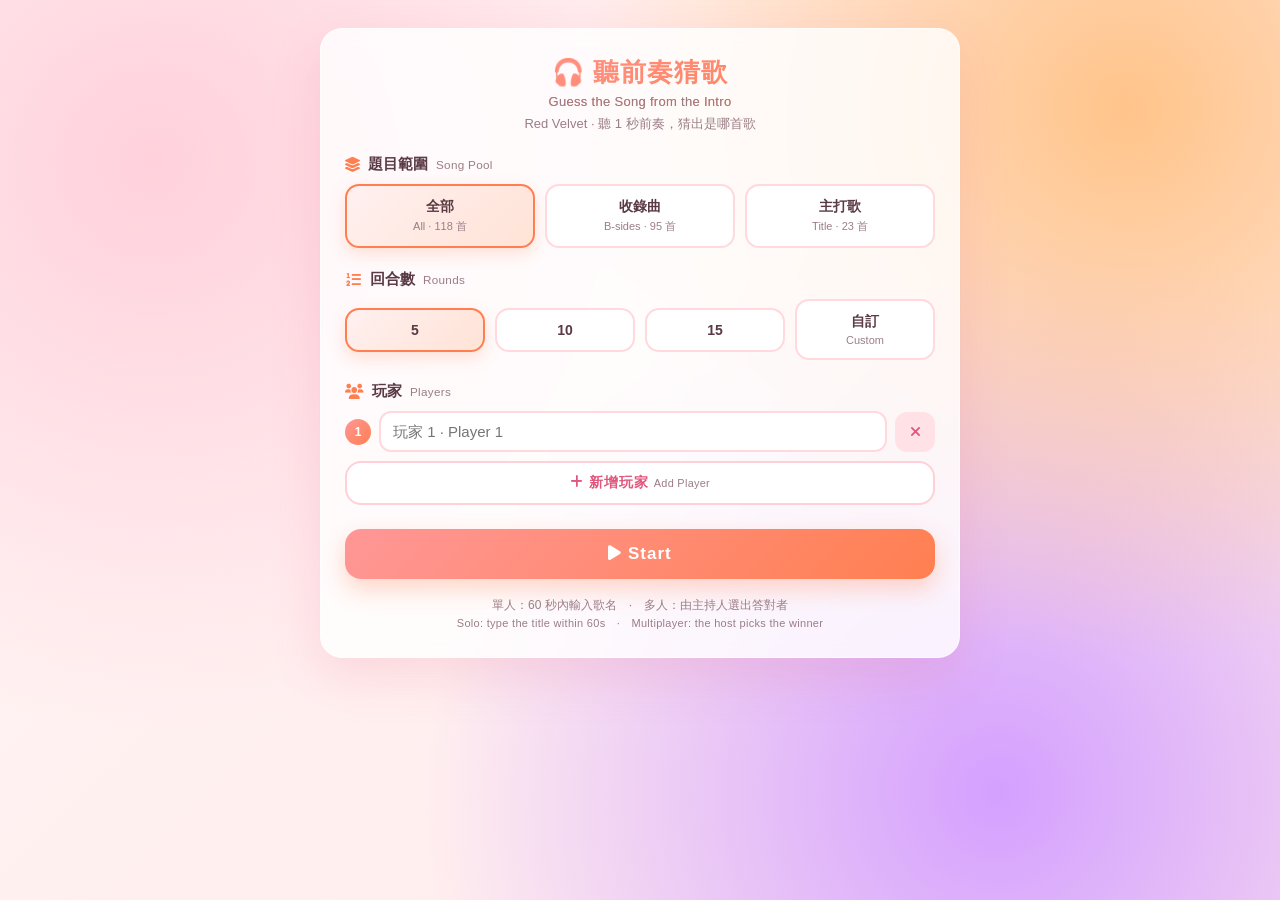
==== guessSong.html @ 3cc54988 "feat(guessSong): 新增猜歌遊戲功能，包含題目範圍與回合數設定" ====
<!DOCTYPE html>
<html lang="zh-Hant">
<head>
<meta charset="UTF-8" />
<meta name="viewport" content="width=device-width, initial-scale=1.0" />
<title>前奏猜歌 Guess the Intro · Red Velvet</title>
<link rel="icon" type="image/x-icon" href="favicon.ico" />
<link rel="stylesheet" href="https://cdnjs.cloudflare.com/ajax/libs/font-awesome/6.0.0/css/all.min.css" />
<style>
  * { box-sizing: border-box; margin: 0; padding: 0; }
  :root{
    --coral:#ff7f50; --pink:#ff9797; --deep:#e0567c; --soft:#ffeaea;
    --ink:#5a3a44; --muted:#9b7d86;
  }
  html,body{ height:100%; }
  body{
    font-family:'Noto Sans TC','Noto Sans',Arial,sans-serif;
    color:var(--ink);
    background:
      radial-gradient(circle at 12% 18%, #ffd1dc 0%, transparent 42%),
      radial-gradient(circle at 88% 12%, #ffc48a 0%, transparent 40%),
      radial-gradient(circle at 78% 88%, #d4a0ff 0%, transparent 45%),
      linear-gradient(135deg,#fff5f5,#ffeaea);
    min-height:100vh;
    display:flex; align-items:flex-start; justify-content:center;
    padding:28px 16px 60px;
  }
  .app{ width:100%; max-width:640px; }
  .card{
    background:rgba(255,255,255,.82);
    backdrop-filter:blur(8px);
    border:1px solid rgba(255,255,255,.7);
    border-radius:22px;
    box-shadow:0 18px 50px rgba(224,86,124,.16);
    padding:26px 24px;
  }
  h1{
    font-size:26px; text-align:center; letter-spacing:1px;
    background:linear-gradient(135deg,var(--pink),var(--coral));
    -webkit-background-clip:text; background-clip:text; color:transparent;
  }
  .sub{ text-align:center; color:var(--muted); font-size:13px; margin-top:6px; margin-bottom:20px; }
  /* 雙語：中文為主、英文為輔 */
  .en{ font-weight:400; color:var(--muted); font-size:.78em; letter-spacing:.3px; }
  .en-block{ display:block; font-weight:400; color:var(--muted); font-size:11px; letter-spacing:.3px; margin-top:2px; }
  h1 .en-block{ font-size:13px; margin-top:4px; }
  .section-title{ font-size:15px; font-weight:700; margin:22px 0 10px; display:flex; align-items:center; gap:8px; }
  .section-title i{ color:var(--coral); }
  .section-title:first-of-type{ margin-top:4px; }

  .choices{ display:grid; grid-template-columns:repeat(3,1fr); gap:10px; }
  .choice{
    border:2px solid #ffd9de; background:#fff; border-radius:14px;
    padding:12px 8px; text-align:center; cursor:pointer; font-size:14px; font-weight:600;
    transition:.15s; color:var(--ink); user-select:none;
  }
  .choice small{ display:block; font-weight:400; color:var(--muted); font-size:11px; margin-top:3px; }
  .choice:hover{ border-color:var(--pink); transform:translateY(-2px); }
  .choice.active{ border-color:var(--coral); background:linear-gradient(135deg,#fff0f0,#ffe3d6); box-shadow:0 6px 16px rgba(255,127,80,.22); }

  .rounds{ display:flex; gap:10px; flex-wrap:wrap; align-items:center; }
  .rounds .choice{ flex:1; min-width:64px; }
  #customWrap{ display:none; align-items:center; gap:8px; flex-basis:100%; margin-top:4px; }
  input[type=number],input[type=text]{
    font-family:inherit; font-size:15px; color:var(--ink);
    border:2px solid #ffd9de; border-radius:12px; padding:10px 12px; width:100%;
    background:#fff; outline:none; transition:.15s;
  }
  input:focus{ border-color:var(--coral); }
  #customWrap input{ width:100px; }

  .player-row{ display:flex; gap:8px; margin-bottom:9px; align-items:center; }
  .player-row .idx{ width:26px; height:26px; flex:0 0 26px; border-radius:50%; display:flex; align-items:center; justify-content:center;
    font-size:12px; font-weight:700; color:#fff; background:linear-gradient(135deg,var(--pink),var(--coral)); }
  .icon-btn{
    border:none; background:#ffe1e6; color:var(--deep); width:40px; height:40px; flex:0 0 40px;
    border-radius:12px; cursor:pointer; font-size:15px; transition:.15s;
  }
  .icon-btn:hover{ background:#ffd0d8; }
  .icon-btn.add{ background:#e9fbe9; color:#3a9d5a; }
  .icon-btn.add:hover{ background:#d6f5d6; }

  .btn{
    display:block; width:100%; border:none; cursor:pointer;
    font-family:inherit; font-size:17px; font-weight:700; letter-spacing:1px; color:#fff;
    background:linear-gradient(135deg,var(--pink),var(--coral));
    padding:15px; border-radius:16px; margin-top:24px;
    box-shadow:0 10px 24px rgba(255,127,80,.32); transition:.15s;
  }
  .btn:hover{ transform:translateY(-2px); box-shadow:0 14px 30px rgba(255,127,80,.4); }
  .btn:active{ transform:translateY(0); }
  .btn.ghost{ background:#fff; color:var(--deep); border:2px solid #ffd0d8; box-shadow:none; }
  .btn.small{ font-size:14px; padding:11px; margin-top:0; }

  .hidden{ display:none !important; }

  /* Game */
  .topbar{ display:flex; justify-content:space-between; align-items:center; margin-bottom:6px; }
  .roundtag{ font-weight:700; color:var(--deep); }
  .bar{ height:8px; background:#ffe1e6; border-radius:99px; overflow:hidden; margin:10px 0 20px; }
  .bar > div{ height:100%; background:linear-gradient(90deg,var(--pink),var(--coral)); width:0; transition:.4s; }

  .disc-wrap{ text-align:center; margin:8px 0 20px; }
  .disc{
    width:150px; height:150px; border-radius:50%; margin:0 auto;
    background:
      repeating-radial-gradient(circle at 50% 50%, rgba(0,0,0,.06) 0 2px, transparent 2px 5px),
      conic-gradient(from 0deg,#ffb3c1,#ff7f50,#d4a0ff,#ffb3c1);
    display:flex; align-items:center; justify-content:center; position:relative;
    box-shadow:0 12px 30px rgba(224,86,124,.28);
    animation:spin 9s linear infinite;               /* 平時慢慢轉 */
    transition:box-shadow .3s;
  }
  .disc::after{ content:''; width:44px; height:44px; border-radius:50%; background:#fff; position:absolute;
    box-shadow:0 0 0 6px rgba(255,255,255,.35), inset 0 0 0 4px rgba(224,86,124,.15); }
  .disc i{ position:relative; z-index:1; font-size:30px; color:#fff; text-shadow:0 2px 6px rgba(0,0,0,.2);
    animation:counter 9s linear infinite; }          /* 圖示反向轉，維持直立 */
  .disc.spin{ animation-duration:1.4s; box-shadow:0 12px 34px rgba(255,127,80,.55); }   /* 播放時轉快＋發光 */
  .disc.spin i{ animation-duration:1.4s; }
  .disc.paused, .disc.paused i{ animation-play-state:paused; }   /* 揭曉時停住 */
  @keyframes spin{ to{ transform:rotate(360deg); } }
  @keyframes counter{ to{ transform:rotate(-360deg); } }
  .eq{ display:flex; gap:4px; justify-content:center; height:26px; align-items:flex-end; margin-top:14px; }
  .eq span{ width:5px; background:linear-gradient(var(--pink),var(--coral)); border-radius:3px; height:8px; }
  .disc-wrap.playing .eq span{ animation:eq .8s ease-in-out infinite; }
  .disc-wrap.playing .eq span:nth-child(2){ animation-delay:.15s }
  .disc-wrap.playing .eq span:nth-child(3){ animation-delay:.3s }
  .disc-wrap.playing .eq span:nth-child(4){ animation-delay:.45s }
  .disc-wrap.playing .eq span:nth-child(5){ animation-delay:.1s }
  @keyframes eq{ 0%,100%{ height:8px } 50%{ height:26px } }

  .replay{ display:inline-flex; align-items:center; gap:8px; border:2px solid #ffd0d8; background:#fff;
    color:var(--deep); font-weight:700; font-size:14px; padding:9px 18px; border-radius:99px; cursor:pointer; transition:.15s; }
  .replay:hover{ background:#fff0f2; }

  .timer{ text-align:center; font-size:34px; font-weight:800; color:var(--coral); font-variant-numeric:tabular-nums; margin-bottom:6px; }
  .timer.warn{ color:#e23; animation:pulse .5s infinite; }
  @keyframes pulse{ 50%{ opacity:.4 } }

  .guess-row{ display:flex; gap:8px; }
  .guess-row input{ flex:1; }
  .guess-row .btn{ width:auto; margin-top:0; padding:12px 20px; }

  .pbtns{ display:grid; grid-template-columns:repeat(2,1fr); gap:10px; }
  .pbtns.solo{ grid-template-columns:1fr; }
  .pbtn{
    border:2px solid #ffd0d8; background:#fff; border-radius:14px; padding:14px; cursor:pointer;
    font-size:15px; font-weight:700; color:var(--ink); transition:.15s; display:flex; align-items:center; gap:8px; justify-content:center;
  }
  .pbtn:hover{ border-color:var(--coral); background:#fff5f0; transform:translateY(-2px); }
  .pbtn .idx{ width:24px; height:24px; border-radius:50%; color:#fff; font-size:11px; display:flex; align-items:center; justify-content:center;
    background:linear-gradient(135deg,var(--pink),var(--coral)); }
  .pbtn.none{ grid-column:1/-1; border-style:dashed; color:var(--muted); }

  /* Reveal */
  .reveal{ text-align:center; }
  .reveal .cover{ width:120px; height:120px; border-radius:16px; object-fit:cover; box-shadow:0 10px 26px rgba(0,0,0,.16); margin-bottom:12px; }
  .verdict{ font-size:20px; font-weight:800; margin-bottom:4px; }
  .verdict.ok{ color:#2fae6a; } .verdict.no{ color:#e23; }
  .song-title{ font-size:19px; font-weight:700; }
  .song-album{ color:var(--muted); font-size:13px; margin-top:2px; }
  .yourguess{ font-size:13px; color:var(--muted); margin-top:8px; }
  .badge{ display:inline-block; font-size:11px; padding:2px 10px; border-radius:99px; background:#ffe1e6; color:var(--deep); }

  /* Results */
  .rank{ display:flex; align-items:center; gap:12px; padding:12px 14px; border-radius:14px; background:#fff; margin-bottom:10px; border:2px solid #ffe1e6; }
  .rank .medal{ font-size:22px; width:34px; text-align:center; }
  .rank .nm{ flex:1; font-weight:700; }
  .rank .sc{ font-weight:800; color:var(--coral); font-size:18px; }
  .rank.top{ background:linear-gradient(135deg,#fff7e6,#fff0f0); border-color:#ffcf8a; }
  .summary{ text-align:center; font-size:16px; margin-bottom:18px; }
  .summary b{ color:var(--coral); font-size:22px; }
  .list-title{ font-weight:700; margin:16px 0 8px; display:flex; align-items:center; gap:7px; }
  .list-title.ok{ color:#2fae6a } .list-title.no{ color:#e23 }
  .item{ display:flex; align-items:center; gap:10px; padding:8px 10px; background:#fff; border-radius:11px; margin-bottom:7px; font-size:14px; }
  .item img{ width:34px; height:34px; border-radius:8px; object-fit:cover; }
  .item .a{ color:var(--muted); font-size:12px; margin-left:auto; }

  #yt{ position:fixed; left:-9999px; top:-9999px; width:1px; height:1px; }
  .foot{ text-align:center; color:var(--muted); font-size:12px; margin-top:18px; }
</style>
</head>
<body>
<div class="app">

  <!-- ============ SETUP ============ -->
  <div class="card" id="setup">
    <h1>🎧 聽前奏猜歌<span class="en-block">Guess the Song from the Intro</span></h1>
    <div class="sub">Red Velvet · 聽 1 秒前奏，猜出是哪首歌</div>

    <div class="section-title"><i class="fas fa-layer-group"></i>題目範圍 <span class="en">Song Pool</span></div>
    <div class="choices" id="scopeChoices">
      <div class="choice active" data-scope="all">全部<small>All · <span id="cAll">–</span></small></div>
      <div class="choice" data-scope="bside">收錄曲<small>B-sides · <span id="cBside">–</span></small></div>
      <div class="choice" data-scope="title">主打歌<small>Title · <span id="cTitle">–</span></small></div>
    </div>

    <div class="section-title"><i class="fas fa-list-ol"></i>回合數 <span class="en">Rounds</span></div>
    <div class="rounds" id="roundChoices">
      <div class="choice active" data-rounds="5">5</div>
      <div class="choice" data-rounds="10">10</div>
      <div class="choice" data-rounds="15">15</div>
      <div class="choice" data-rounds="custom">自訂<small>Custom</small></div>
      <div id="customWrap">
        <input type="number" id="customRounds" min="1" max="30" value="20" />
        <span style="color:var(--muted);font-size:13px">回合（上限 30）<span class="en">Rounds (max 30)</span></span>
      </div>
    </div>

    <div class="section-title"><i class="fas fa-users"></i>玩家 <span class="en">Players</span></div>
    <div id="players"></div>
    <button class="btn ghost small" id="addPlayer" style="margin-top:4px"><i class="fas fa-plus"></i> 新增玩家 <span class="en">Add Player</span></button>

    <button class="btn" id="startBtn"><i class="fas fa-play"></i> Start</button>
    <div class="foot">單人：60 秒內輸入歌名　·　多人：由主持人選出答對者<span class="en-block">Solo: type the title within 60s　·　Multiplayer: the host picks the winner</span></div>
  </div>

  <!-- ============ GAME ============ -->
  <div class="card hidden" id="game">
    <div class="topbar">
      <span class="roundtag" id="roundTag">第 1 / 5 回合</span>
      <span class="badge" id="scopeTag">全部</span>
    </div>
    <div class="bar"><div id="progress"></div></div>

    <div class="disc-wrap" id="discWrap">
      <div class="disc" id="disc"><i class="fas fa-music"></i></div>
      <div class="eq"><span></span><span></span><span></span><span></span><span></span></div>
      <div style="margin-top:16px"><button class="replay" id="replayBtn"><i class="fas fa-rotate-right"></i> 再聽一次（3 秒）<span class="en">Replay 3s</span></button></div>
    </div>

    <!-- Solo answering -->
    <div id="soloArea">
      <div class="timer" id="timer">60</div>
      <div class="guess-row">
        <input type="text" id="guessInput" placeholder="輸入歌名… · Type the song title" autocomplete="off" />
        <button class="btn small" id="submitGuess">作答 <span class="en">Guess</span></button>
      </div>
    </div>

    <!-- Multiplayer answering -->
    <div id="multiArea" class="hidden">
      <div class="sub" style="margin:0 0 12px">主持人：誰答對了？（不限時）<span class="en-block">Host: who got it right? (no time limit)</span></div>
      <div class="pbtns" id="pbtns"></div>
    </div>

    <!-- Reveal -->
    <div id="reveal" class="reveal hidden"></div>
  </div>

  <!-- ============ RESULT ============ -->
  <div class="card hidden" id="result"></div>

</div>

<div id="yt"></div>
<script src="data.js"></script>
<script src="https://www.youtube.com/iframe_api"></script>
<script>
(function(){
  "use strict";
  var CLIP_MS = 1000;      // 首次前奏播放長度（毫秒）
  var REPLAY_MS = 3000;    // 「再聽一次」播放長度（毫秒）
  var SOLO_SEC = 60;       // 單人作答秒數
  var COVER_PREFIX = "";

  // ---------- 載入資料 ----------
  var ALL = [];
  function loadData(){
    if(!window.APP_DATA || !window.APP_DATA.songs){ alert("無法載入歌曲資料 (data.js)\nFailed to load song data (data.js)"); return; }
    var d = window.APP_DATA.songs;
    var albums = {};
    (d.albums||[]).forEach(function(a){ albums[a.id] = a; });
    ALL = (d.songs||[]).filter(function(s){ return s.ytId; }).map(function(s){
      var al = albums[s.albumId];
      return {
        title: s.title,
        ytId: s.ytId,
        isTitle: !!s.isTitleSong,
        albumName: al ? al.name : (s.isOST ? "OST・其他 / Others" : "單曲・其他 / Others"),
        cover: al && al.cover ? COVER_PREFIX + al.cover : COVER_PREFIX + "covers/default.png"
      };
    });
  }

  function poolFor(scope){
    if(scope==="title") return ALL.filter(function(s){ return s.isTitle; });
    if(scope==="bside") return ALL.filter(function(s){ return !s.isTitle; });
    return ALL.slice();
  }

  // ---------- YouTube 播放器 ----------
  var player=null, ready=false, pauseTimer=null, pending=null, curClipMs=CLIP_MS;
  window.onYouTubeIframeAPIReady = function(){
    player = new YT.Player('yt',{
      height:'1', width:'1',
      playerVars:{autoplay:0,controls:0,rel:0,modestbranding:1,iv_load_policy:3,disablekb:1,fs:0},
      events:{
        onReady:function(){ ready=true; if(pending){ var p=pending; pending=null; playClip(p.id, p.ms); } },
        onStateChange:onState
      }
    });
  };
  function onState(e){
    if(e.data===YT.PlayerState.PLAYING){
      clearTimeout(pauseTimer);
      pauseTimer=setTimeout(function(){ try{ player.pauseVideo(); }catch(_){} }, curClipMs);
      setPlaying(true);
    } else if(e.data===YT.PlayerState.PAUSED || e.data===YT.PlayerState.ENDED){
      setPlaying(false);
    }
  }
  function playClip(ytId, ms){
    curClipMs = ms || CLIP_MS;
    if(!ready){ pending={id:ytId, ms:curClipMs}; return; }
    clearTimeout(pauseTimer);
    try{
      player.loadVideoById({videoId:ytId, startSeconds:0});
      player.unMute(); player.setVolume(100);
    }catch(_){}
  }
  function stopClip(){ clearTimeout(pauseTimer); try{ player.stopVideo(); }catch(_){} setPlaying(false); }

  var discWrap=document.getElementById('discWrap'), disc=document.getElementById('disc');
  function setPlaying(on){
    discWrap.classList.toggle('playing', on);
    disc.classList.toggle('spin', on);
  }

  // ---------- 元素捷徑 ----------
  var $=function(id){ return document.getElementById(id); };
  var setup=$('setup'), game=$('game'), result=$('result');

  // ---------- 設定：題目範圍 ----------
  var scope="all";
  var scopeChoices=$('scopeChoices');
  scopeChoices.addEventListener('click', function(e){
    var el=e.target.closest('.choice'); if(!el) return;
    scope=el.dataset.scope;
    Array.prototype.forEach.call(scopeChoices.children, function(c){ c.classList.toggle('active', c===el); });
  });

  // ---------- 設定：回合數 ----------
  var roundsSel=5;
  var roundChoices=$('roundChoices'), customWrap=$('customWrap'), customRounds=$('customRounds');
  roundChoices.addEventListener('click', function(e){
    var el=e.target.closest('.choice'); if(!el) return;
    Array.prototype.forEach.call(roundChoices.querySelectorAll('.choice'), function(c){ c.classList.toggle('active', c===el); });
    if(el.dataset.rounds==="custom"){ customWrap.style.display='flex'; roundsSel="custom"; }
    else { customWrap.style.display='none'; roundsSel=parseInt(el.dataset.rounds,10); }
  });
  customRounds.addEventListener('input', function(){
    var v=parseInt(customRounds.value,10);
    if(isNaN(v)||v<1) v=1; if(v>30) v=30;
    customRounds.value=v;
  });

  // ---------- 設定：玩家 ----------
  var playersBox=$('players');
  function playerRow(i){
    var row=document.createElement('div'); row.className='player-row';
    row.innerHTML='<span class="idx">'+(i+1)+'</span>'+
      '<input type="text" class="pname" placeholder="玩家 '+(i+1)+' · Player '+(i+1)+'" maxlength="16" />'+
      '<button class="icon-btn del" title="移除"><i class="fas fa-xmark"></i></button>';
    row.querySelector('.del').addEventListener('click', function(){
      if(playersBox.children.length<=1) return;
      row.remove(); renumber();
    });
    return row;
  }
  function renumber(){
    Array.prototype.forEach.call(playersBox.children, function(r,i){
      r.querySelector('.idx').textContent=i+1;
      r.querySelector('.pname').placeholder='玩家 '+(i+1);
    });
  }
  playersBox.appendChild(playerRow(0));
  $('addPlayer').addEventListener('click', function(){
    if(playersBox.children.length>=8){ alert('最多 8 位玩家 · Up to 8 players'); return; }
    playersBox.appendChild(playerRow(playersBox.children.length));
  });

  // ---------- 遊戲狀態 ----------
  var G=null;
  function scopeLabel(s){ return s==="title"?"只有主打歌":s==="bside"?"只有收錄曲":"全部"; }
  function scopeEn(s){ return s==="title"?"Title tracks":s==="bside"?"B-sides":"All songs"; }

  $('startBtn').addEventListener('click', function(){
    var pool=poolFor(scope);
    if(pool.length===0){ alert('這個範圍沒有可播放的歌曲\nNo playable songs in this pool'); return; }

    var rounds = roundsSel==="custom" ? Math.min(30, Math.max(1, parseInt(customRounds.value,10)||1)) : roundsSel;
    var capped=false;
    if(rounds>pool.length){ rounds=pool.length; capped=true; }

    var names=[];
    Array.prototype.forEach.call(playersBox.querySelectorAll('.pname'), function(inp,i){
      names.push((inp.value||'').trim() || ('玩家 '+(i+1)));
    });

    // 隨機挑出不重複的題目
    var shuffled=pool.slice();
    for(var i=shuffled.length-1;i>0;i--){ var j=Math.floor(Math.random()*(i+1)); var t=shuffled[i]; shuffled[i]=shuffled[j]; shuffled[j]=t; }
    var songs=shuffled.slice(0,rounds);

    G={ songs:songs, rounds:rounds, idx:0, solo:names.length===1, names:names,
        scores:names.map(function(){return 0;}), results:[] };

    if(capped) alert('此範圍僅有 '+pool.length+' 首可播放歌曲，已將回合數調整為 '+pool.length+' 回合。\nOnly '+pool.length+' playable songs in this pool; rounds set to '+pool.length+'.');

    $('scopeTag').innerHTML=scopeLabel(scope)+' <span class="en">'+scopeEn(scope)+'</span>';
    setup.classList.add('hidden'); result.classList.add('hidden'); game.classList.remove('hidden');
    startRound();
  });

  // ---------- 回合 ----------
  var timerInt=null;
  function startRound(){
    clearInterval(timerInt);
    var s=G.songs[G.idx];
    $('roundTag').innerHTML='第 '+(G.idx+1)+' / '+G.rounds+' 回合<span class="en-block">Round '+(G.idx+1)+' / '+G.rounds+'</span>';
    $('progress').style.width=((G.idx)/G.rounds*100)+'%';
    $('reveal').classList.add('hidden'); $('reveal').innerHTML='';
    disc.classList.remove('paused');
    disc.innerHTML='<i class="fas fa-music"></i>';

    if(G.solo){
      $('soloArea').classList.remove('hidden'); $('multiArea').classList.add('hidden');
      var gi=$('guessInput'); gi.value=''; gi.disabled=false; $('submitGuess').disabled=false;
      startTimer();
      setTimeout(function(){ gi.focus(); }, 60);
    } else {
      $('soloArea').classList.add('hidden'); $('multiArea').classList.remove('hidden');
      buildPlayerButtons();
    }
    playClip(s.ytId);   // 在使用者手勢（開始／下一回合）內播放，避免被瀏覽器擋掉
  }

  function startTimer(){
    var left=SOLO_SEC, t=$('timer');
    t.textContent=left; t.classList.remove('warn');
    timerInt=setInterval(function(){
      left--; t.textContent=left;
      if(left<=10) t.classList.add('warn');
      if(left<=0){ clearInterval(timerInt); answerSolo(null); }
    },1000);
  }

  function buildPlayerButtons(){
    var box=$('pbtns'); box.innerHTML='';
    box.className='pbtns'+(G.names.length===1?' solo':'');
    G.names.forEach(function(nm,i){
      var b=document.createElement('div'); b.className='pbtn';
      b.innerHTML='<span class="idx">'+(i+1)+'</span>'+escapeHtml(nm);
      b.addEventListener('click', function(){ answerMulti(i); });
      box.appendChild(b);
    });
    var none=document.createElement('div'); none.className='pbtn none';
    none.innerHTML='<i class="fas fa-ban"></i> 無人答對 / 跳過 <span class="en">No one / Skip</span>';
    none.addEventListener('click', function(){ answerMulti(-1); });
    box.appendChild(none);
  }

  // ---------- 作答：單人 ----------
  function norm(s){
    return (s||'').toLowerCase()
      .replace(/\([^)]*\)/g,'').replace(/（[^）]*）/g,'')   // 去除括號內副標
      .replace(/[\s.,!?'"“”‘’\-_~&()（）\[\]]/g,'');
  }
  function isCorrect(guess, answer){
    var g=norm(guess), a=norm(answer);
    if(g.length<2) return false;
    return g===a || a.indexOf(g)!==-1 || g.indexOf(a)!==-1;
  }
  function answerSolo(guessOrNull){
    clearInterval(timerInt);
    var gi=$('guessInput'); gi.disabled=true; $('submitGuess').disabled=true;
    var s=G.songs[G.idx];
    var guess = guessOrNull===null ? '' : guessOrNull;
    var ok = guessOrNull!==null && isCorrect(guess, s.title);
    G.results.push({ song:s, guess:guess, correct:ok, timeout:guessOrNull===null });
    if(ok) G.scores[0]++;
    stopClip();
    showReveal(ok, guess, guessOrNull===null);
  }
  $('submitGuess').addEventListener('click', function(){ if(!$('submitGuess').disabled) answerSolo($('guessInput').value); });
  $('guessInput').addEventListener('keydown', function(e){ if(e.key==='Enter' && !$('submitGuess').disabled) answerSolo(this.value); });

  // ---------- 作答：多人 ----------
  function answerMulti(winnerIdx){
    var s=G.songs[G.idx];
    if(winnerIdx>=0) G.scores[winnerIdx]++;
    G.results.push({ song:s, winner: winnerIdx>=0 ? G.names[winnerIdx] : null });
    stopClip();
    showRevealMulti(winnerIdx);
  }

  // ---------- 揭曉 ----------
  function nextBtnHtml(){
    var last=G.idx>=G.rounds-1;
    return '<button class="btn" id="nextBtn">'+(last?'<i class="fas fa-flag-checkered"></i> 查看結果 <span class="en">See Results</span>':'<i class="fas fa-forward"></i> 下一回合 <span class="en">Next Round</span>')+'</button>';
  }
  function bindNext(){
    $('nextBtn').addEventListener('click', function(){
      G.idx++;
      if(G.idx>=G.rounds){ showResult(); } else { startRound(); }
    });
  }
  function showReveal(ok, guess, timeout){
    disc.classList.add('paused');
    disc.innerHTML='<i class="fas fa-'+(ok?'check':'xmark')+'"></i>';
    var s=G.songs[G.idx];
    var html='<img class="cover" src="'+s.cover+'" onerror="this.style.display=\'none\'" alt="">'+
      '<div class="verdict '+(ok?'ok':'no')+'">'+(ok?'答對了！ 🎉<span class="en">Correct!</span>':(timeout?'時間到 ⏰<span class="en">Time\'s up</span>':'答錯了<span class="en">Wrong</span>'))+'</div>'+
      '<div class="song-title">'+escapeHtml(s.title)+'</div>'+
      '<div class="song-album">'+escapeHtml(s.albumName)+(s.isTitle?' · 主打歌 / Title':' · 收錄曲 / B-side')+'</div>';
    if(!ok && guess) html+='<div class="yourguess">你的答案 Your answer：'+escapeHtml(guess)+'</div>';
    html+=nextBtnHtml();
    var r=$('reveal'); r.innerHTML=html; r.classList.remove('hidden');
    $('progress').style.width=((G.idx+1)/G.rounds*100)+'%';
    bindNext();
  }
  function showRevealMulti(winnerIdx){
    disc.classList.add('paused');
    disc.innerHTML='<i class="fas fa-'+(winnerIdx>=0?'trophy':'music')+'"></i>';
    var s=G.songs[G.idx];
    var html='<img class="cover" src="'+s.cover+'" onerror="this.style.display=\'none\'" alt="">'+
      '<div class="verdict '+(winnerIdx>=0?'ok':'no')+'">'+(winnerIdx>=0?('🏆 '+escapeHtml(G.names[winnerIdx])+' 得分！<span class="en">scored a point</span>'):'本回合無人得分<span class="en">No one scored</span>')+'</div>'+
      '<div class="song-title">'+escapeHtml(s.title)+'</div>'+
      '<div class="song-album">'+escapeHtml(s.albumName)+(s.isTitle?' · 主打歌 / Title':' · 收錄曲 / B-side')+'</div>'+
      nextBtnHtml();
    var r=$('reveal'); r.innerHTML=html; r.classList.remove('hidden');
    $('progress').style.width=((G.idx+1)/G.rounds*100)+'%';
    bindNext();
  }

  $('replayBtn').addEventListener('click', function(){ if(G) playClip(G.songs[G.idx].ytId, REPLAY_MS); });

  // ---------- 結果 ----------
  function showResult(){
    stopClip(); clearInterval(timerInt);
    game.classList.add('hidden'); result.classList.remove('hidden');
    result.innerHTML = G.solo ? soloResultHtml() : multiResultHtml();
    result.querySelector('#againBtn').addEventListener('click', function(){
      result.classList.add('hidden'); setup.classList.remove('hidden');
    });
    window.scrollTo(0,0);
  }

  function multiResultHtml(){
    var order=G.names.map(function(nm,i){ return {nm:nm, sc:G.scores[i]}; })
      .sort(function(a,b){ return b.sc-a.sc; });
    var medals=['🥇','🥈','🥉'];
    var rows=order.map(function(p,i){
      var top = i===0 && p.sc>0;
      return '<div class="rank'+(top?' top':'')+'">'+
        '<span class="medal">'+(medals[i]||(i+1))+'</span>'+
        '<span class="nm">'+escapeHtml(p.nm)+'</span>'+
        '<span class="sc">'+p.sc+' <span class="en">分/pts</span></span></div>';
    }).join('');
    return '<h1>🏆 比賽結果<span class="en-block">Final Results</span></h1>'+
      '<div class="sub">共 '+G.rounds+' 回合 · '+scopeLabel(scope)+'<br><span class="en">'+G.rounds+' rounds · '+scopeEn(scope)+'</span></div>'+
      rows+'<button class="btn" id="againBtn"><i class="fas fa-rotate-right"></i> 再玩一次 <span class="en">Play Again</span></button>';
  }

  function soloResultHtml(){
    var right=G.results.filter(function(r){ return r.correct; });
    var wrong=G.results.filter(function(r){ return !r.correct; });
    function item(r){
      var g = r.correct ? '' : (r.timeout?'<span class="a">未作答 No answer</span>':'<span class="a">答 / your answer：'+escapeHtml(r.guess||'—')+'</span>');
      return '<div class="item"><img src="'+r.song.cover+'" onerror="this.style.display=\'none\'" alt="">'+
        '<span>'+escapeHtml(r.song.title)+'</span>'+g+'</div>';
    }
    var html='<h1>🎵 遊戲結束<span class="en-block">Game Over</span></h1>'+
      '<div class="sub">'+scopeLabel(scope)+' · <span class="en">'+scopeEn(scope)+'</span></div>'+
      '<div class="summary">答對 <b>'+right.length+'</b> / '+G.rounds+' 首<span class="en-block">'+right.length+' / '+G.rounds+' correct</span></div>';
    html+='<div class="list-title ok"><i class="fas fa-circle-check"></i> 答對的歌 <span class="en">Correct</span> ('+right.length+')</div>';
    html+= right.length ? right.map(item).join('') : '<div class="item" style="color:var(--muted)">還沒有答對的歌，下次加油！ · No correct answers yet — good luck next time!</div>';
    html+='<div class="list-title no"><i class="fas fa-circle-xmark"></i> 答錯／未答 <span class="en">Wrong / Missed</span> ('+wrong.length+')</div>';
    html+= wrong.length ? wrong.map(item).join('') : '<div class="item" style="color:var(--muted)">全部答對，太厲害了！ · All correct — amazing!</div>';
    html+='<button class="btn" id="againBtn"><i class="fas fa-rotate-right"></i> 再玩一次 <span class="en">Play Again</span></button>';
    return html;
  }

  // ---------- 工具 ----------
  function escapeHtml(s){ return (s||'').replace(/[&<>"']/g,function(c){ return {'&':'&amp;','<':'&lt;','>':'&gt;','"':'&quot;',"'":'&#39;'}[c]; }); }

  // ---------- 初始化 ----------
  loadData();
  $('cAll').textContent=poolFor('all').length+' 首';
  $('cBside').textContent=poolFor('bside').length+' 首';
  $('cTitle').textContent=poolFor('title').length+' 首';
})();
</script>
</body>
</html>
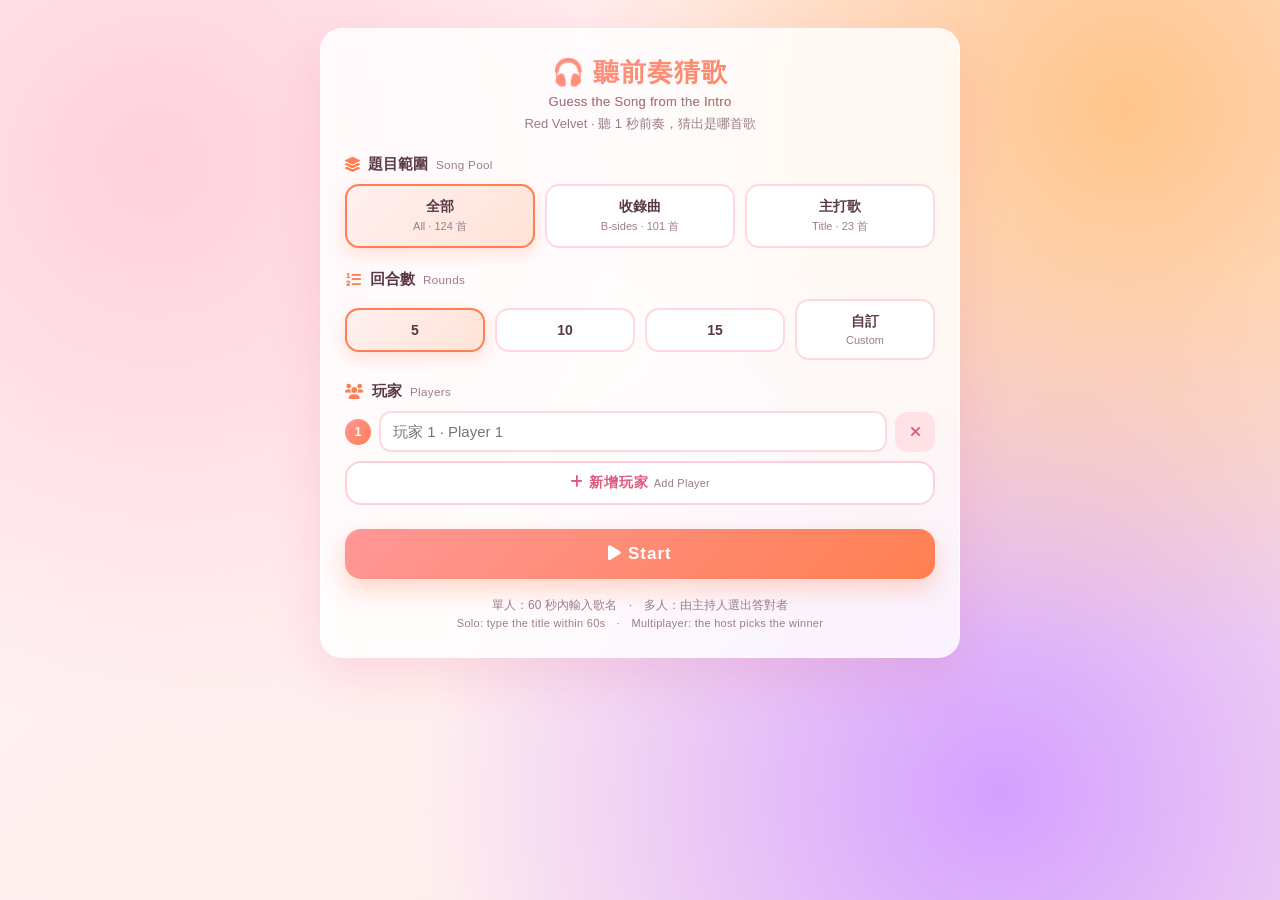
==== commit 9a1cd9c7: "feat(guessSong): 新增回合計時功能，顯示用時與統計資訊" ====
--- a/guessSong.html
+++ b/guessSong.html
@@ -414,9 +414,10 @@
   });
 
   // ---------- 回合 ----------
-  var timerInt=null;
+  var timerInt=null, roundStart=0;
   function startRound(){
     clearInterval(timerInt);
+    roundStart=Date.now();
     var s=G.songs[G.idx];
     $('roundTag').innerHTML='第 '+(G.idx+1)+' / '+G.rounds+' 回合<span class="en-block">Round '+(G.idx+1)+' / '+G.rounds+'</span>';
     $('progress').style.width=((G.idx)/G.rounds*100)+'%';
@@ -478,7 +479,8 @@
     var s=G.songs[G.idx];
     var guess = guessOrNull===null ? '' : guessOrNull;
     var ok = guessOrNull!==null && isCorrect(guess, s.title);
-    G.results.push({ song:s, guess:guess, correct:ok, timeout:guessOrNull===null });
+    var elapsed = ok ? Math.min(SOLO_SEC, (Date.now()-roundStart)/1000) : null;
+    G.results.push({ song:s, guess:guess, correct:ok, timeout:guessOrNull===null, time:elapsed });
     if(ok) G.scores[0]++;
     stopClip();
     showReveal(ok, guess, guessOrNull===null);
@@ -563,17 +565,29 @@
       rows+'<button class="btn" id="againBtn"><i class="fas fa-rotate-right"></i> 再玩一次 <span class="en">Play Again</span></button>';
   }
 
+  function fmtTime(sec){ return sec.toFixed(1)+'s'; }
   function soloResultHtml(){
     var right=G.results.filter(function(r){ return r.correct; });
     var wrong=G.results.filter(function(r){ return !r.correct; });
     function item(r){
-      var g = r.correct ? '' : (r.timeout?'<span class="a">未作答 No answer</span>':'<span class="a">答 / your answer：'+escapeHtml(r.guess||'—')+'</span>');
+      var g = r.correct
+        ? '<span class="a">用時 / time：'+fmtTime(r.time)+'</span>'
+        : (r.timeout?'<span class="a">未作答 No answer</span>':'<span class="a">答 / your answer：'+escapeHtml(r.guess||'—')+'</span>');
       return '<div class="item"><img src="'+r.song.cover+'" onerror="this.style.display=\'none\'" alt="">'+
         '<span>'+escapeHtml(r.song.title)+'</span>'+g+'</div>';
     }
     var html='<h1>🎵 遊戲結束<span class="en-block">Game Over</span></h1>'+
       '<div class="sub">'+scopeLabel(scope)+' · <span class="en">'+scopeEn(scope)+'</span></div>'+
       '<div class="summary">答對 <b>'+right.length+'</b> / '+G.rounds+' 首<span class="en-block">'+right.length+' / '+G.rounds+' correct</span></div>';
+    if(right.length){
+      var times=right.map(function(r){ return r.time; });
+      var total=times.reduce(function(a,b){ return a+b; },0);
+      var avg=total/times.length;
+      var fastest=Math.min.apply(null, times);
+      html+='<div class="summary" style="font-size:14px;margin-top:-8px">'+
+        '⏱ 總用時 <b style="font-size:16px">'+fmtTime(total)+'</b>　·　平均 '+fmtTime(avg)+'　·　最快 '+fmtTime(fastest)+
+        '<span class="en-block">Total '+fmtTime(total)+' · Avg '+fmtTime(avg)+' · Fastest '+fmtTime(fastest)+'（correct answers only）</span></div>';
+    }
     html+='<div class="list-title ok"><i class="fas fa-circle-check"></i> 答對的歌 <span class="en">Correct</span> ('+right.length+')</div>';
     html+= right.length ? right.map(item).join('') : '<div class="item" style="color:var(--muted)">還沒有答對的歌，下次加油！ · No correct answers yet — good luck next time!</div>';
     html+='<div class="list-title no"><i class="fas fa-circle-xmark"></i> 答錯／未答 <span class="en">Wrong / Missed</span> ('+wrong.length+')</div>';
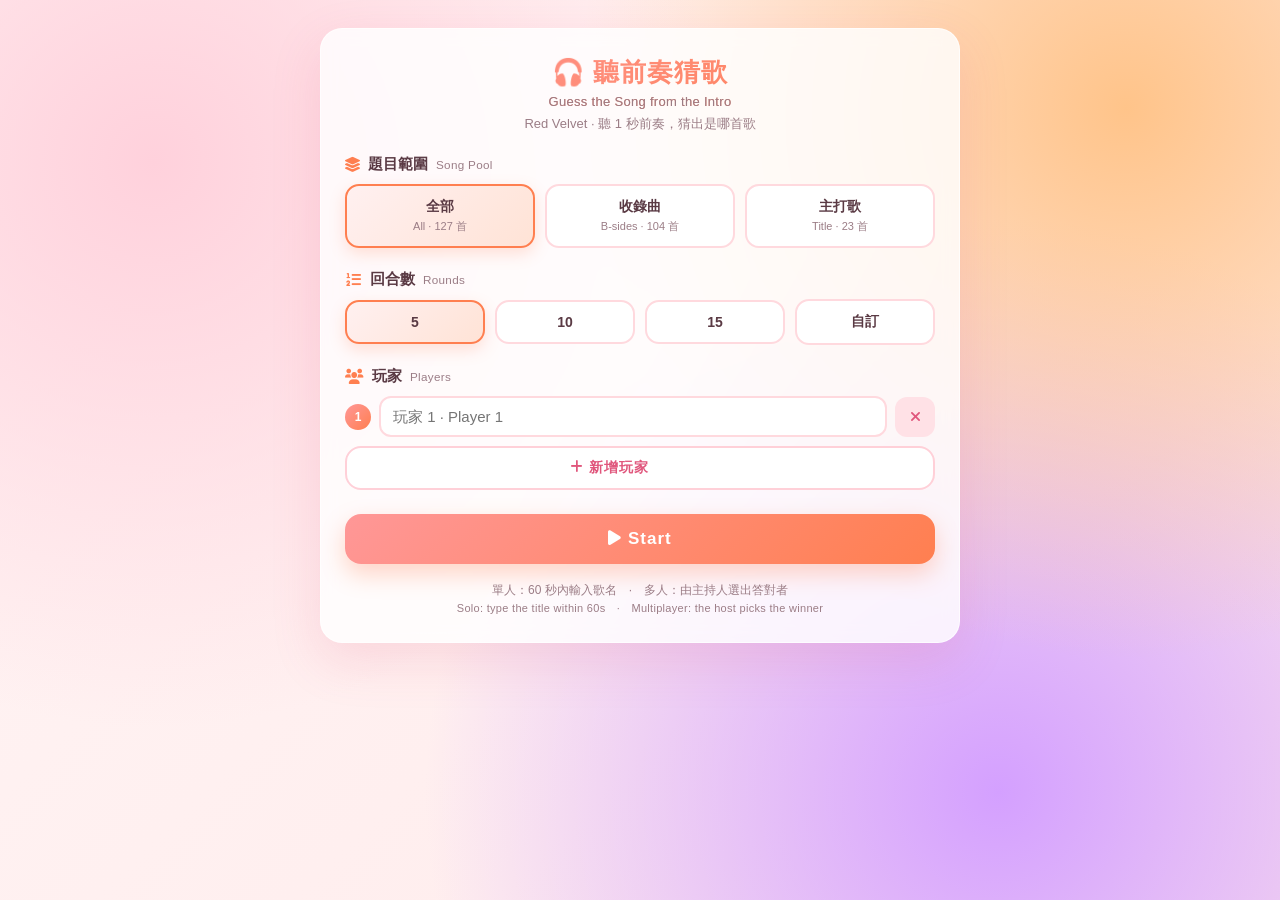
==== commit 6190b598: "feat(guessSong): 更新遊戲介面，新增回合重玩按鈕及多人得分功能" ====
--- a/guessSong.html
+++ b/guessSong.html
@@ -82,21 +82,26 @@
 
   .btn{
     display:block; width:100%; border:none; cursor:pointer;
-    font-family:inherit; font-size:17px; font-weight:700; letter-spacing:1px; color:#fff;
+    font-family:inherit; font-size:17px; font-weight:700; letter-spacing:1px;
+    color:#fff;
     background:linear-gradient(135deg,var(--pink),var(--coral));
     padding:15px; border-radius:16px; margin-top:24px;
     box-shadow:0 10px 24px rgba(255,127,80,.32); transition:.15s;
   }
+  .btn span.en{color:#fff;}
   .btn:hover{ transform:translateY(-2px); box-shadow:0 14px 30px rgba(255,127,80,.4); }
   .btn:active{ transform:translateY(0); }
+  .btn:disabled{ opacity:.45; cursor:not-allowed; transform:none; box-shadow:0 10px 24px rgba(255,127,80,.32); }
   .btn.ghost{ background:#fff; color:var(--deep); border:2px solid #ffd0d8; box-shadow:none; }
   .btn.small{ font-size:14px; padding:11px; margin-top:0; }
 
   .hidden{ display:none !important; }
 
   /* Game */
-  .topbar{ display:flex; justify-content:space-between; align-items:center; margin-bottom:6px; }
+  .topbar{ display:flex; justify-content:space-between; align-items:center; margin-bottom:6px; gap:10px; }
+  .topbar-actions{ display:flex; align-items:center; gap:8px; flex-wrap:wrap; justify-content:flex-end; }
   .roundtag{ font-weight:700; color:var(--deep); }
+  .topbar-actions .replay{ padding:8px 12px; font-size:13px; }
   .bar{ height:8px; background:#ffe1e6; border-radius:99px; overflow:hidden; margin:10px 0 20px; }
   .bar > div{ height:100%; background:linear-gradient(90deg,var(--pink),var(--coral)); width:0; transition:.4s; }
 
@@ -151,9 +156,11 @@
   .pbtn .idx{ width:24px; height:24px; border-radius:50%; color:#fff; font-size:11px; display:flex; align-items:center; justify-content:center;
     background:linear-gradient(135deg,var(--pink),var(--coral)); }
   .pbtn.none{ grid-column:1/-1; border-style:dashed; color:var(--muted); }
+  .pbtn.sel{ border-color:var(--coral); background:#fff5f0; box-shadow:0 8px 20px rgba(255,127,80,.28); transform:translateY(-1px); }
+  .pbtn.sel .idx{ box-shadow:0 0 0 3px rgba(255,127,80,.25); }
 
   /* Reveal */
-  .reveal{ text-align:center; }
+  .reveal{ margin-top:20px; text-align:center; }
   .reveal .cover{ width:120px; height:120px; border-radius:16px; object-fit:cover; box-shadow:0 10px 26px rgba(0,0,0,.16); margin-bottom:12px; }
   .verdict{ font-size:20px; font-weight:800; margin-bottom:4px; }
   .verdict.ok{ color:#2fae6a; } .verdict.no{ color:#e23; }
@@ -178,6 +185,9 @@
 
   #yt{ position:fixed; left:-9999px; top:-9999px; width:1px; height:1px; }
   .foot{ text-align:center; color:var(--muted); font-size:12px; margin-top:18px; }
+  @media (max-width: 768px) {
+  .foot{display:none;}
+}
 </style>
 </head>
 <body>
@@ -200,7 +210,7 @@
       <div class="choice active" data-rounds="5">5</div>
       <div class="choice" data-rounds="10">10</div>
       <div class="choice" data-rounds="15">15</div>
-      <div class="choice" data-rounds="custom">自訂<small>Custom</small></div>
+      <div class="choice" data-rounds="custom">自訂</div>
       <div id="customWrap">
         <input type="number" id="customRounds" min="1" max="30" value="20" />
         <span style="color:var(--muted);font-size:13px">回合（上限 30）<span class="en">Rounds (max 30)</span></span>
@@ -219,7 +229,10 @@
   <div class="card hidden" id="game">
     <div class="topbar">
       <span class="roundtag" id="roundTag">第 1 / 5 回合</span>
-      <span class="badge" id="scopeTag">全部</span>
+      <div class="topbar-actions">
+        <button class="replay topbar-btn" id="backToSetupBtn" type="button"><i class="fas fa-house"></i> 回到開始<span class="en">Back to start</span></button>
+        <span class="badge" id="scopeTag">全部</span>
+      </div>
     </div>
     <div class="bar"><div id="progress"></div></div>
 
@@ -234,15 +247,12 @@
       <div class="timer" id="timer">60</div>
       <div class="guess-row">
         <input type="text" id="guessInput" placeholder="輸入歌名… · Type the song title" autocomplete="off" />
-        <button class="btn small" id="submitGuess">作答 <span class="en">Guess</span></button>
+                <button class="btn small" id="submitGuess">Boo-ya!</button>
       </div>
     </div>
 
     <!-- Multiplayer answering -->
-    <div id="multiArea" class="hidden">
-      <div class="sub" style="margin:0 0 12px">主持人：誰答對了？（不限時）<span class="en-block">Host: who got it right? (no time limit)</span></div>
-      <div class="pbtns" id="pbtns"></div>
-    </div>
+    <div id="multiArea" class="hidden"></div>
 
     <!-- Reveal -->
     <div id="reveal" class="reveal hidden"></div>
@@ -329,8 +339,19 @@
 
   // ---------- 元素捷徑 ----------
   var $=function(id){ return document.getElementById(id); };
-  var setup=$('setup'), game=$('game'), result=$('result');
-
+  var setup=$('setup'), game=$('game'), result=$('result'), backToSetupBtn=$('backToSetupBtn');
+
+  backToSetupBtn.addEventListener('click', function(){
+    clearInterval(timerInt);
+    stopClip();
+    G=null;
+    $('reveal').classList.add('hidden');
+    $('reveal').innerHTML='';
+    game.classList.add('hidden');
+    result.classList.add('hidden');
+    setup.classList.remove('hidden');
+    window.scrollTo(0,0);
+  });
   // ---------- 設定：題目範圍 ----------
   var scope="all";
   var scopeChoices=$('scopeChoices');
@@ -414,9 +435,10 @@
   });
 
   // ---------- 回合 ----------
-  var timerInt=null, roundStart=0;
+  var timerInt=null, roundStart=0, selectedWinner, multiCommitted=false;
   function startRound(){
     clearInterval(timerInt);
+    selectedWinner=undefined; multiCommitted=false;
     roundStart=Date.now();
     var s=G.songs[G.idx];
     $('roundTag').innerHTML='第 '+(G.idx+1)+' / '+G.rounds+' 回合<span class="en-block">Round '+(G.idx+1)+' / '+G.rounds+'</span>';
@@ -432,7 +454,7 @@
       setTimeout(function(){ gi.focus(); }, 60);
     } else {
       $('soloArea').classList.add('hidden'); $('multiArea').classList.remove('hidden');
-      buildPlayerButtons();
+      buildMultiArea();
     }
     playClip(s.ytId);   // 在使用者手勢（開始／下一回合）內播放，避免被瀏覽器擋掉
   }
@@ -447,18 +469,27 @@
     },1000);
   }
 
+  // 多人：作答區只放「揭露答案」按鈕，主持人聽完前奏後才揭曉
+  function buildMultiArea(){
+    var box=$('multiArea');
+    box.innerHTML='<div class="sub" style="margin:0 0 12px">主持人：聽完前奏後揭露答案<span class="en-block">Host: reveal the answer after the intro</span></div>'+
+      '<button class="btn" id="revealMultiBtn"><i class="fas fa-eye"></i> 揭露答案 <span class="en">Reveal Answer</span></button>';
+    $('revealMultiBtn').addEventListener('click', revealMulti);
+  }
+
+  // 揭曉後才顯示的玩家計分按鈕
   function buildPlayerButtons(){
     var box=$('pbtns'); box.innerHTML='';
     box.className='pbtns'+(G.names.length===1?' solo':'');
     G.names.forEach(function(nm,i){
       var b=document.createElement('div'); b.className='pbtn';
       b.innerHTML='<span class="idx">'+(i+1)+'</span>'+escapeHtml(nm);
-      b.addEventListener('click', function(){ answerMulti(i); });
+      b.addEventListener('click', function(){ selectWinner(i); });
       box.appendChild(b);
     });
     var none=document.createElement('div'); none.className='pbtn none';
-    none.innerHTML='<i class="fas fa-ban"></i> 無人答對 / 跳過 <span class="en">No one / Skip</span>';
-    none.addEventListener('click', function(){ answerMulti(-1); });
+    none.innerHTML='<i class="fas fa-ban"></i> 無人得分 / 跳過 <span class="en">No one / Skip</span>';
+    none.addEventListener('click', function(){ selectWinner(-1); });
     box.appendChild(none);
   }
 
@@ -489,12 +520,19 @@
   $('guessInput').addEventListener('keydown', function(e){ if(e.key==='Enter' && !$('submitGuess').disabled) answerSolo(this.value); });
 
   // ---------- 作答：多人 ----------
-  function answerMulti(winnerIdx){
-    var s=G.songs[G.idx];
-    if(winnerIdx>=0) G.scores[winnerIdx]++;
-    G.results.push({ song:s, winner: winnerIdx>=0 ? G.names[winnerIdx] : null });
-    stopClip();
-    showRevealMulti(winnerIdx);
+  // 主持人選擇得分玩家（尚未計分，按「下一回合」才提交）
+  function selectWinner(idx){
+    if(multiCommitted) return;
+    selectedWinner=idx;
+    var btns=$('pbtns').children;
+    var targetIdx = idx>=0 ? idx : G.names.length;   // 「無人得分」為最後一顆
+    Array.prototype.forEach.call(btns, function(b,i){ b.classList.toggle('sel', i===targetIdx); });
+    var v=$('winnerVerdict');
+    v.className='verdict '+(idx>=0?'ok':'no');
+    v.style.visibility='visible';
+    v.innerHTML = idx>=0 ? ('🏆 '+escapeHtml(G.names[idx])+' 得分！<span class="en">scored a point</span>')
+                         : '本回合無人得分<span class="en">No one scored</span>';
+    $('nextBtn').disabled=false;
   }
 
   // ---------- 揭曉 ----------
@@ -522,18 +560,37 @@
     $('progress').style.width=((G.idx+1)/G.rounds*100)+'%';
     bindNext();
   }
-  function showRevealMulti(winnerIdx){
+  // 主持人按下「揭露答案」：顯示答案與計分按鈕，選好玩家後才進到下一回合
+  function revealMulti(){
+    stopClip();
+    $('multiArea').classList.add('hidden');
     disc.classList.add('paused');
-    disc.innerHTML='<i class="fas fa-'+(winnerIdx>=0?'trophy':'music')+'"></i>';
+    disc.innerHTML='<i class="fas fa-music"></i>';
     var s=G.songs[G.idx];
     var html='<img class="cover" src="'+s.cover+'" onerror="this.style.display=\'none\'" alt="">'+
-      '<div class="verdict '+(winnerIdx>=0?'ok':'no')+'">'+(winnerIdx>=0?('🏆 '+escapeHtml(G.names[winnerIdx])+' 得分！<span class="en">scored a point</span>'):'本回合無人得分<span class="en">No one scored</span>')+'</div>'+
       '<div class="song-title">'+escapeHtml(s.title)+'</div>'+
       '<div class="song-album">'+escapeHtml(s.albumName)+(s.isTitle?' · 主打歌 / Title':' · 收錄曲 / B-side')+'</div>'+
+      '<div class="sub" style="margin:16px 0 10px">選擇得分玩家<span class="en-block">Select the scoring player</span></div>'+
+      '<div class="pbtns" id="pbtns"></div>'+
+      '<div id="winnerVerdict" class="verdict" style="visibility:hidden;margin-top:14px">&nbsp;</div>'+
       nextBtnHtml();
     var r=$('reveal'); r.innerHTML=html; r.classList.remove('hidden');
     $('progress').style.width=((G.idx+1)/G.rounds*100)+'%';
-    bindNext();
+    buildPlayerButtons();
+    $('nextBtn').disabled=true;
+    bindNextMulti();
+  }
+  // 多人「下一回合」：此時才提交分數，確保每回合只計一次
+  function bindNextMulti(){
+    $('nextBtn').addEventListener('click', function(){
+      if(this.disabled || selectedWinner===undefined || multiCommitted) return;
+      multiCommitted=true;
+      var s=G.songs[G.idx];
+      if(selectedWinner>=0) G.scores[selectedWinner]++;
+      G.results.push({ song:s, winner: selectedWinner>=0 ? G.names[selectedWinner] : null });
+      G.idx++;
+      if(G.idx>=G.rounds){ showResult(); } else { startRound(); }
+    });
   }
 
   $('replayBtn').addEventListener('click', function(){ if(G) playClip(G.songs[G.idx].ytId, REPLAY_MS); });
